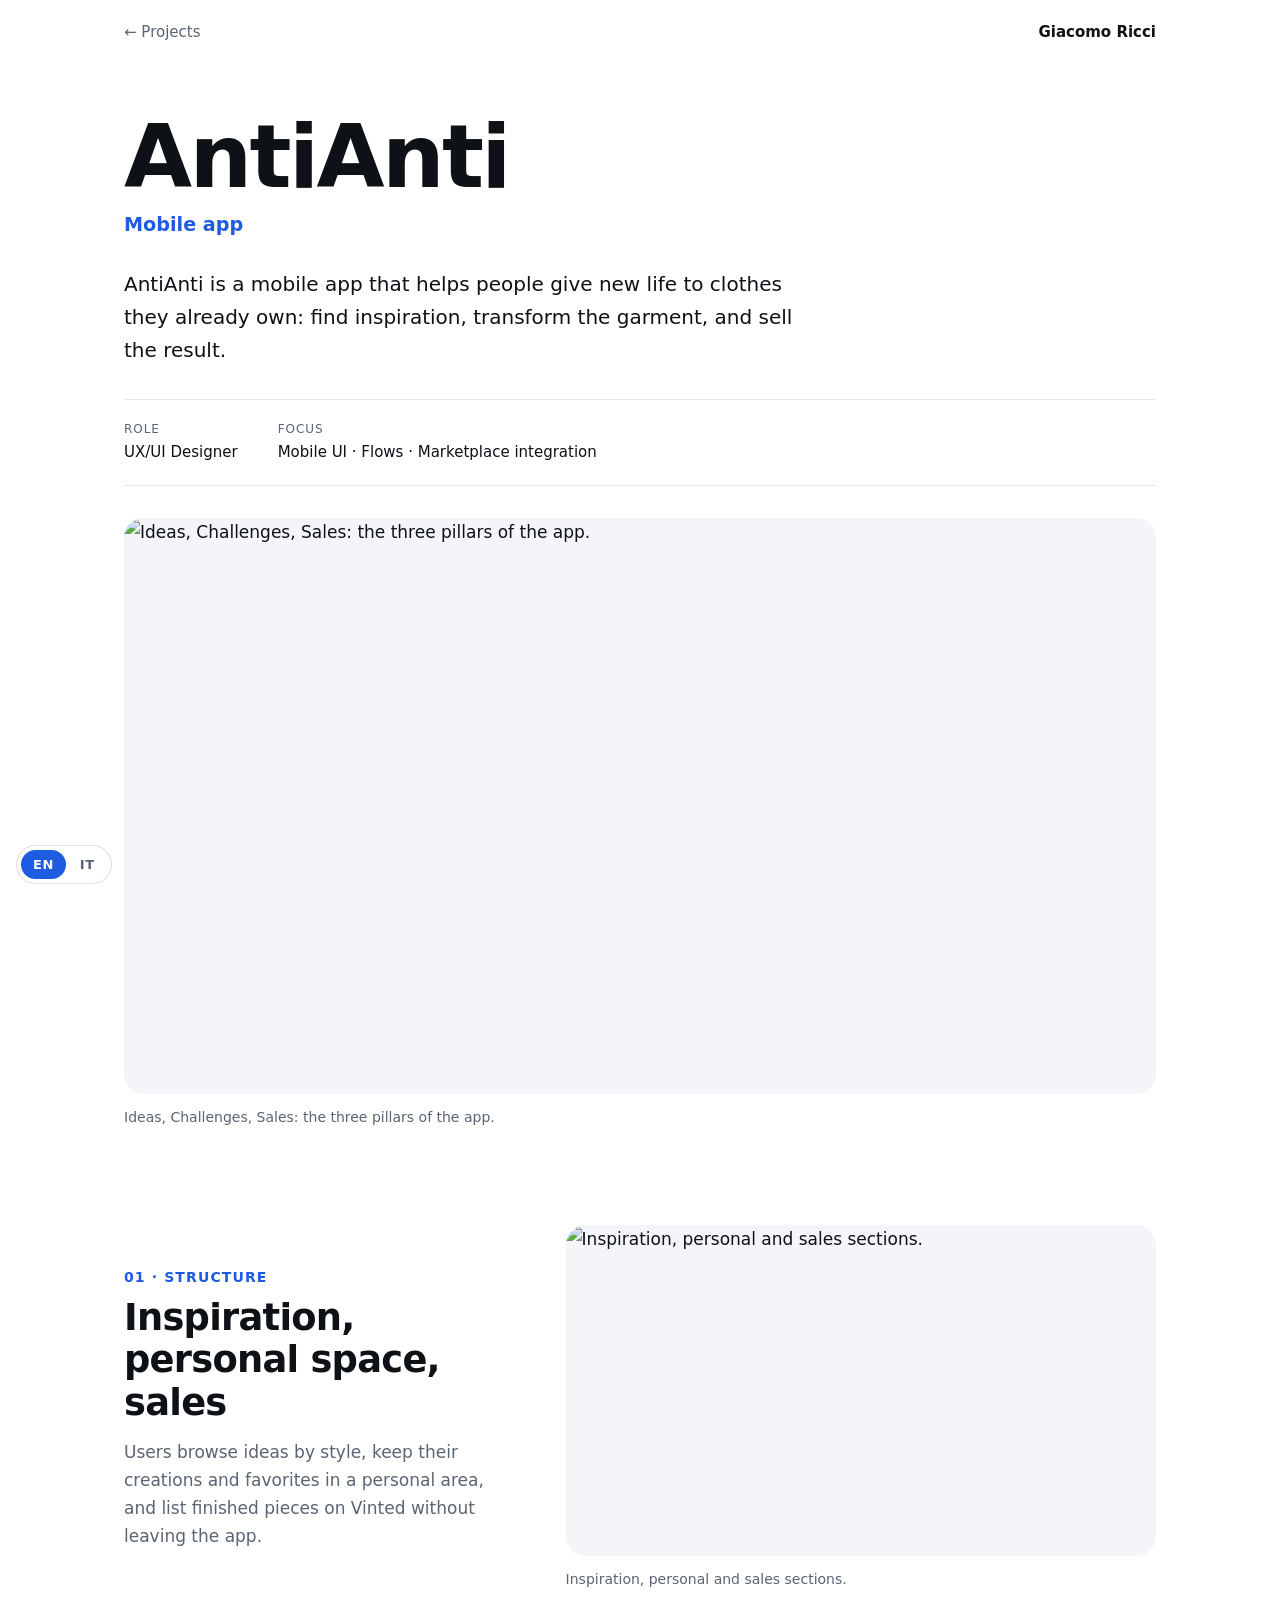
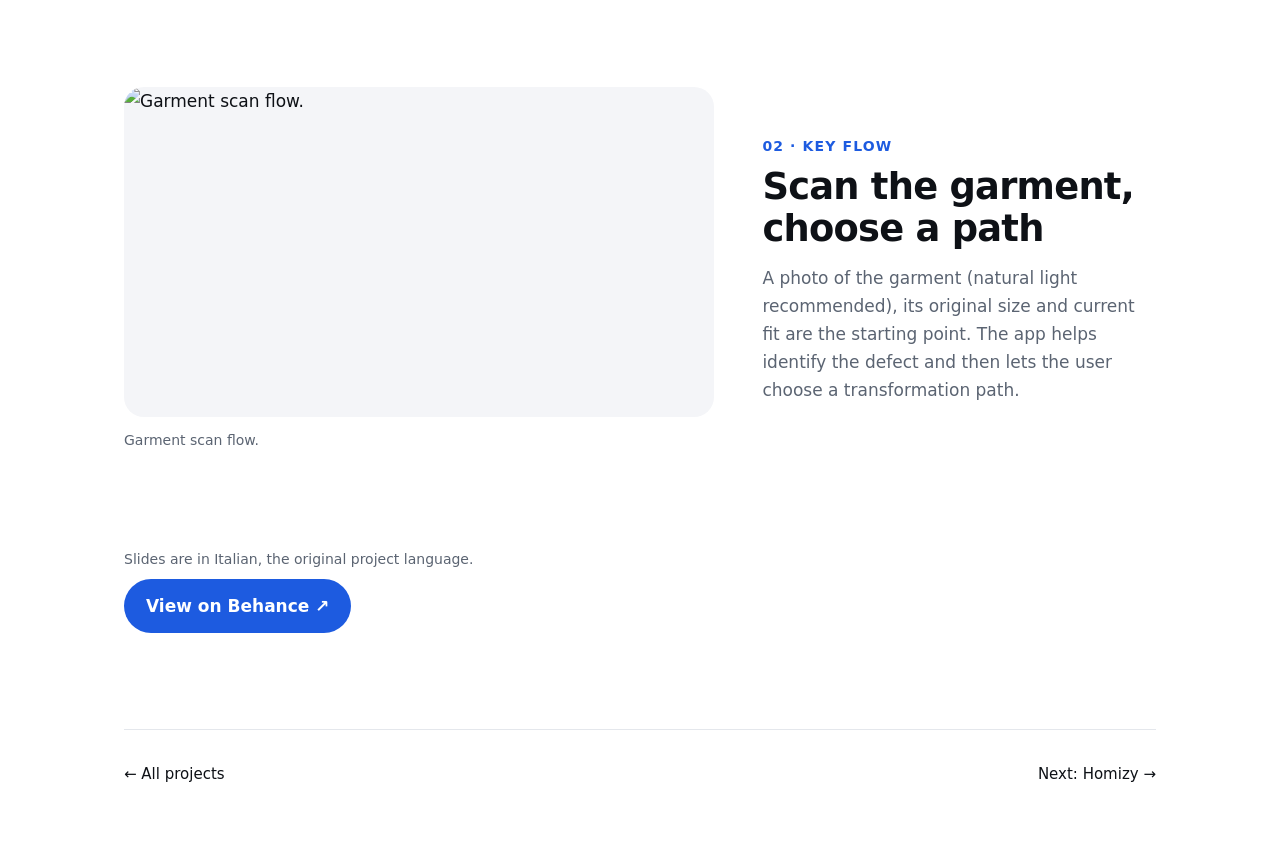
==== case-studies/antianti.html @ f6f70bf8 "Add files via upload" ====
<!doctype html><html lang="en"><head><meta charset="utf-8"><title>AntiAnti | Giacomo Ricci</title>
<script>(function(){var l;try{l=localStorage.getItem("gr-lang")}catch(e){}if(l!=="it"&&l!=="en")l=/^it/i.test(navigator.language||"")?"it":"en";document.documentElement.lang=l})()</script>
<meta name="viewport" content="width=device-width,initial-scale=1,viewport-fit=cover"><meta name="description" content="AntiAnti is a mobile app that helps people give new life to clothes they already own: find inspiration, transform the garment, and sell the result.">
<link rel="canonical" href="https://giacomoricciuxui.com/case-studies/antianti.html"><meta name="theme-color" content="#1d5be0">
<meta property="og:title" content="AntiAnti | Giacomo Ricci"><meta property="og:description" content="AntiAnti is a mobile app that helps people give new life to clothes they already own: find inspiration, transform the garment, and sell the result."><meta property="og:image" content="https://giacomoricciuxui.com/assets/images/case-studies/antianti-hero.webp">
<link rel="icon" href="/favicon.svg"><link rel="stylesheet" href="/assets/css/case-study.css"></head><body><div class="wrap">
<nav class="top"><a href="/#work">← <span data-l="en">Projects</span><span data-l="it">Progetti</span></a><b>Giacomo Ricci</b></nav>
<header><h1>AntiAnti</h1><div class="sub"><span data-l="en">Mobile app</span><span data-l="it">App mobile</span></div><p class="lead"><span data-l="en">AntiAnti is a mobile app that helps people give new life to clothes they already own: find inspiration, transform the garment, and sell the result.</span><span data-l="it">AntiAnti è un’app mobile che aiuta a dare nuova vita ai vestiti che già possiedi: trovi ispirazione, trasformi il capo e vendi il risultato.</span></p><div class="meta"><div><span class="k"><span data-l="en">Role</span><span data-l="it">Ruolo</span></span><span data-l="en">UX/UI Designer</span><span data-l="it">UX/UI Designer</span></div><div><span class="k"><span data-l="en">Focus</span><span data-l="it">Focus</span></span><span data-l="en">Mobile UI · Flows · Marketplace integration</span><span data-l="it">UI mobile · Flussi · Integrazione marketplace</span></div></div>
<figure class="rv"><img src="/assets/images/case-studies/antianti-hero.webp" width="1352" height="755" alt="Ideas, Challenges, Sales: the three pillars of the app."><figcaption><span data-l="en">Ideas, Challenges, Sales: the three pillars of the app.</span><span data-l="it">Ideas, Sfide, Vendita: i tre pilastri dell’app.</span></figcaption></figure></header>
<main><section class="s rv"><div class="t"><div class="n">01 · <span data-l="en">STRUCTURE</span><span data-l="it">STRUTTURA</span></div><h2><span data-l="en">Inspiration, personal space, sales</span><span data-l="it">Ispirazione, spazio personale, vendita</span></h2><p><span data-l="en">Users browse ideas by style, keep their creations and favorites in a personal area, and list finished pieces on Vinted without leaving the app.</span><span data-l="it">Si esplorano idee per stile, si conservano creazioni e preferiti in un’area personale e si mettono in vendita i capi finiti su Vinted senza uscire dall’app.</span></p></div><figure><img src="/assets/images/case-studies/antianti-sections.webp" width="1352" height="757" loading="lazy" alt="Inspiration, personal and sales sections."><figcaption><span data-l="en">Inspiration, personal and sales sections.</span><span data-l="it">Sezioni Ispirazione, Personale e Vendita.</span></figcaption></figure></section><section class="s rv"><div class="t"><div class="n">02 · <span data-l="en">KEY FLOW</span><span data-l="it">FLUSSO CHIAVE</span></div><h2><span data-l="en">Scan the garment, choose a path</span><span data-l="it">Scansiona il capo, scegli il percorso</span></h2><p><span data-l="en">A photo of the garment (natural light recommended), its original size and current fit are the starting point. The app helps identify the defect and then lets the user choose a transformation path.</span><span data-l="it">Il punto di partenza è una foto del capo (meglio con luce naturale), la taglia originale e la vestibilità attuale. L’app aiuta a identificare il difetto e poi lascia scegliere un percorso di trasformazione.</span></p></div><figure><img src="/assets/images/case-studies/antianti-scan.webp" width="1346" height="752" loading="lazy" alt="Garment scan flow."><figcaption><span data-l="en">Garment scan flow.</span><span data-l="it">Flusso di scansione del capo.</span></figcaption></figure></section></main><p class="note"><span data-l="en">Slides are in Italian, the original project language.</span><span data-l="it">Le slide sono in italiano, la lingua originale del progetto.</span></p><a class="btn" href="https://www.behance.net/gallery/244351963/ANTIANTI-APP" target="_blank" rel="noopener"><span data-l="en">View on Behance</span><span data-l="it">Vedi su Behance</span> ↗</a>
<footer class="foot"><a href="/#work">← <span data-l="en">All projects</span><span data-l="it">Tutti i progetti</span></a><a href="/case-studies/homizy.html"><span data-l="en">Next</span><span data-l="it">Successivo</span>: Homizy →</a></footer></div>
<script src="/assets/i18n.js" defer></script>
<script>document.documentElement.classList.add("js");if("IntersectionObserver"in window){var io=new IntersectionObserver(function(e){e.forEach(function(x){if(x.isIntersecting){x.target.classList.add("in");io.unobserve(x.target)}})},{threshold:.12});document.querySelectorAll(".rv").forEach(function(n){io.observe(n)})}else{document.querySelectorAll(".rv").forEach(function(n){n.classList.add("in")})}</script></body></html>
---- assets/css/case-study.css ----
*{box-sizing:border-box;margin:0}html{scroll-behavior:smooth}
:root{--bg:#fff;--fg:#0e1116;--mut:#5b6472;--acc:#1d5be0;--line:#e4e7ec;--card:#f4f5f8;color-scheme:light dark}
@media(prefers-color-scheme:dark){:root:not([data-theme=light]){--bg:#0b0d12;--fg:#f2f4f8;--mut:#9aa3b2;--acc:#7aa2ff;--line:#232834;--card:#141821}}
body{background:var(--bg);color:var(--fg);font:17px/1.65 system-ui,-apple-system,"Segoe UI",Roboto,sans-serif;padding:env(safe-area-inset-top) 0 env(safe-area-inset-bottom)}
a{color:inherit}.wrap{max-width:1080px;margin:0 auto;padding:0 24px}
.top{display:flex;justify-content:space-between;align-items:center;padding:20px 0;font-size:15px}
.top a{text-decoration:none;color:var(--mut)}.top a:hover{color:var(--acc)}.top b{color:var(--fg)}
h1{font-size:clamp(2.6rem,8vw,5.5rem);line-height:1;letter-spacing:-.03em;margin:48px 0 8px}
.sub{color:var(--acc);font-size:1.2rem;font-weight:600}.lead{font-size:1.25rem;max-width:42rem;margin:28px 0}
.meta{display:flex;flex-wrap:wrap;gap:12px 40px;padding:20px 0;border-block:1px solid var(--line);margin:32px 0;font-size:15px}
.meta .k{display:block;color:var(--mut);font-size:12px;letter-spacing:.08em;text-transform:uppercase}
figure{margin:0}figure img{display:block;width:100%;height:auto;border-radius:20px;background:var(--card)}
figcaption{color:var(--mut);font-size:14px;margin-top:12px}
section.s{display:grid;grid-template-columns:1fr 1.5fr;gap:48px;align-items:center;margin:96px 0}
section.s:nth-of-type(even){grid-template-columns:1.5fr 1fr}section.s:nth-of-type(even) .t{order:2}
.n{color:var(--acc);font-weight:700;font-size:14px;letter-spacing:.08em}
h2{font-size:clamp(1.6rem,3.5vw,2.3rem);line-height:1.15;letter-spacing:-.02em;margin:8px 0 14px}
.t p{color:var(--mut)}.note{font-size:14px;color:var(--mut);margin-top:24px}
.btn{display:inline-block;background:var(--acc);color:#fff;text-decoration:none;padding:13px 22px;border-radius:999px;font-weight:600;margin:8px 0 0}
.foot{display:flex;justify-content:space-between;gap:16px;flex-wrap:wrap;border-top:1px solid var(--line);padding:32px 0 56px;margin-top:96px;font-size:15px}
.foot a{text-decoration:none}.foot a:hover{color:var(--acc)}
.js .rv{opacity:0;transform:translateY(24px);transition:opacity .7s,transform .7s cubic-bezier(.2,.7,.2,1)}.js .rv.in{opacity:1;transform:none}
@media(max-width:800px){section.s,section.s:nth-of-type(even){grid-template-columns:1fr;gap:20px;margin:64px 0}section.s:nth-of-type(even) .t{order:0}}
@media(prefers-reduced-motion:reduce){html{scroll-behavior:auto}.js .rv{opacity:1;transform:none;transition:none}}
html[lang="en"] [data-l="it"],html[lang="it"] [data-l="en"]{display:none}
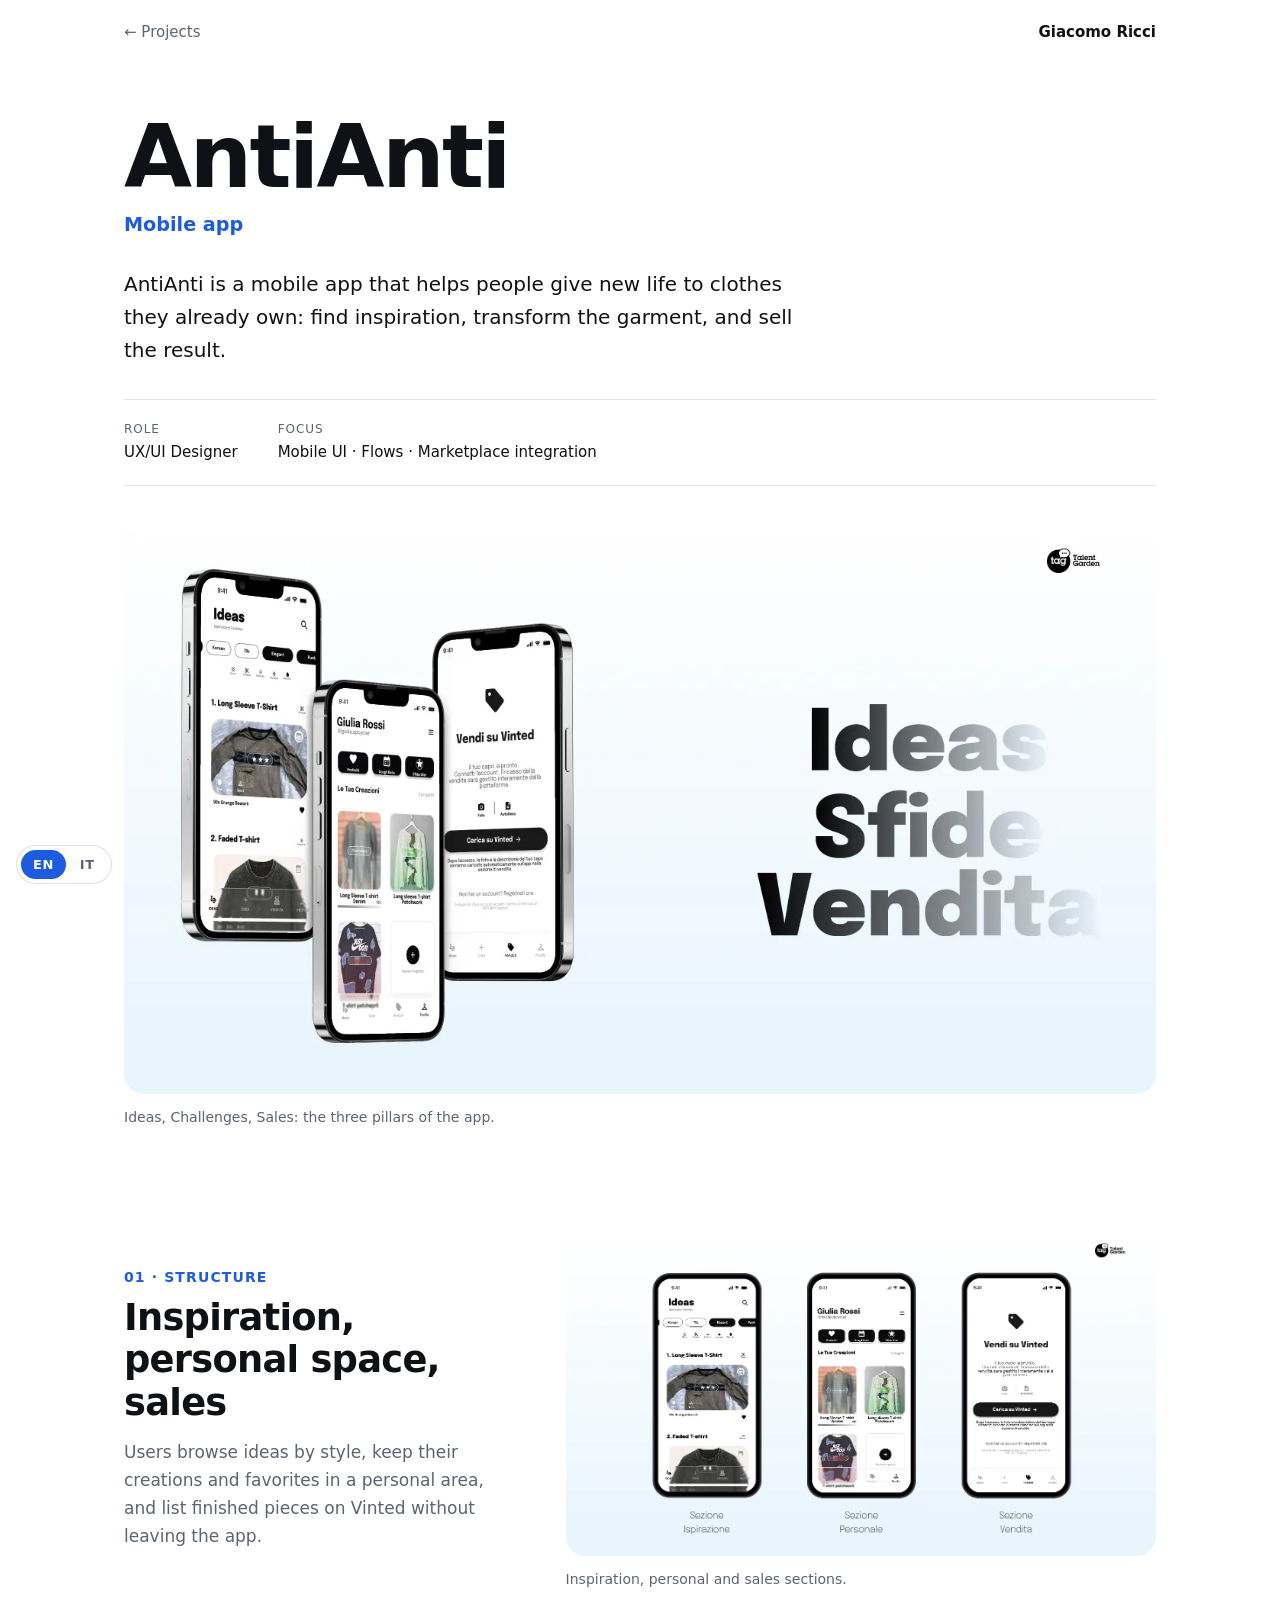
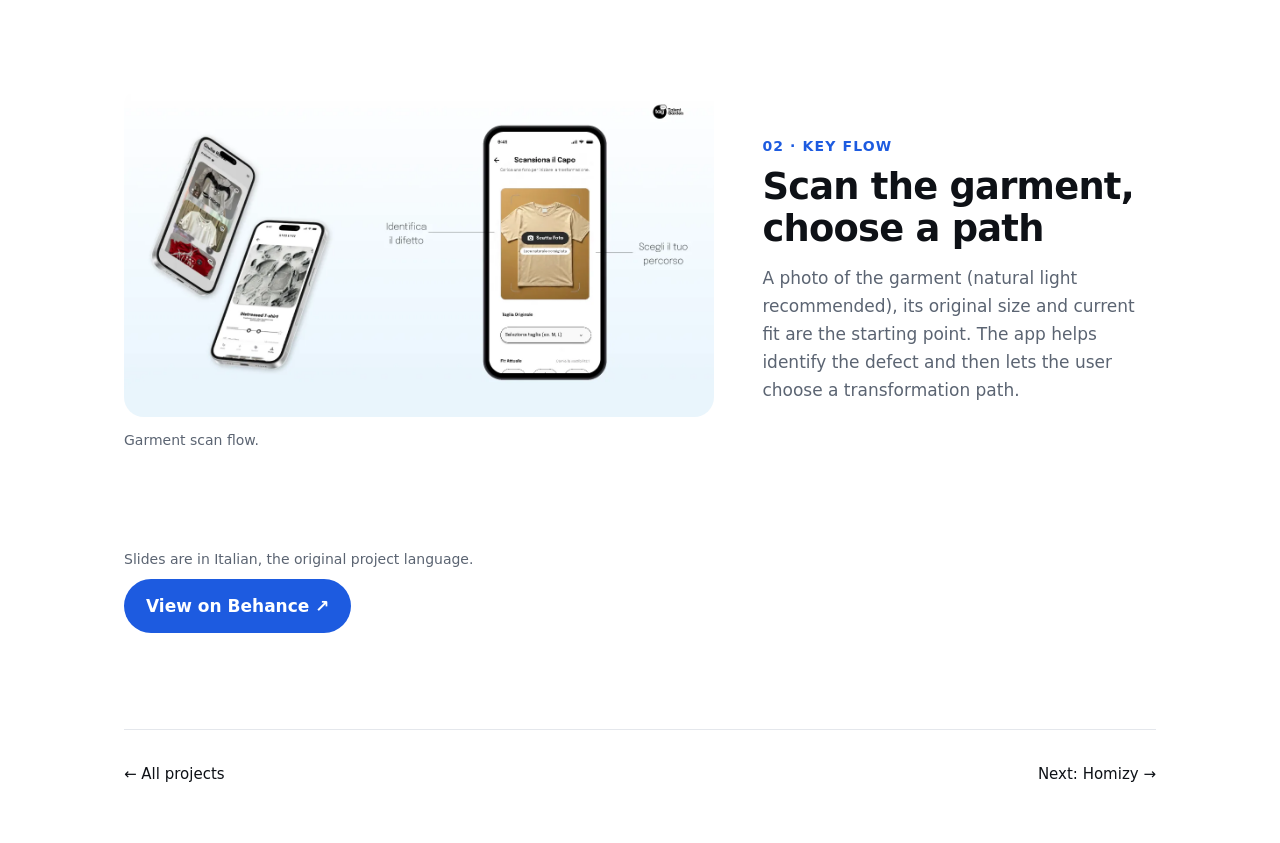
==== commit d6939b9f: "Add files via upload" ====
--- a/case-studies/antianti.html
+++ b/case-studies/antianti.html
@@ -2,12 +2,12 @@
 <script>(function(){var l;try{l=localStorage.getItem("gr-lang")}catch(e){}if(l!=="it"&&l!=="en")l=/^it/i.test(navigator.language||"")?"it":"en";document.documentElement.lang=l})()</script>
 <meta name="viewport" content="width=device-width,initial-scale=1,viewport-fit=cover"><meta name="description" content="AntiAnti is a mobile app that helps people give new life to clothes they already own: find inspiration, transform the garment, and sell the result.">
 <link rel="canonical" href="https://giacomoricciuxui.com/case-studies/antianti.html"><meta name="theme-color" content="#1d5be0">
-<meta property="og:title" content="AntiAnti | Giacomo Ricci"><meta property="og:description" content="AntiAnti is a mobile app that helps people give new life to clothes they already own: find inspiration, transform the garment, and sell the result."><meta property="og:image" content="https://giacomoricciuxui.com/assets/images/case-studies/antianti-hero.webp">
+<meta property="og:title" content="AntiAnti | Giacomo Ricci"><meta property="og:description" content="AntiAnti is a mobile app that helps people give new life to clothes they already own: find inspiration, transform the garment, and sell the result."><meta property="og:image" content="https://giacomoricciuxui.com/assets/images/antianti-hero.webp">
 <link rel="icon" href="/favicon.svg"><link rel="stylesheet" href="/assets/css/case-study.css"></head><body><div class="wrap">
 <nav class="top"><a href="/#work">← <span data-l="en">Projects</span><span data-l="it">Progetti</span></a><b>Giacomo Ricci</b></nav>
 <header><h1>AntiAnti</h1><div class="sub"><span data-l="en">Mobile app</span><span data-l="it">App mobile</span></div><p class="lead"><span data-l="en">AntiAnti is a mobile app that helps people give new life to clothes they already own: find inspiration, transform the garment, and sell the result.</span><span data-l="it">AntiAnti è un’app mobile che aiuta a dare nuova vita ai vestiti che già possiedi: trovi ispirazione, trasformi il capo e vendi il risultato.</span></p><div class="meta"><div><span class="k"><span data-l="en">Role</span><span data-l="it">Ruolo</span></span><span data-l="en">UX/UI Designer</span><span data-l="it">UX/UI Designer</span></div><div><span class="k"><span data-l="en">Focus</span><span data-l="it">Focus</span></span><span data-l="en">Mobile UI · Flows · Marketplace integration</span><span data-l="it">UI mobile · Flussi · Integrazione marketplace</span></div></div>
-<figure class="rv"><img src="/assets/images/case-studies/antianti-hero.webp" width="1352" height="755" alt="Ideas, Challenges, Sales: the three pillars of the app."><figcaption><span data-l="en">Ideas, Challenges, Sales: the three pillars of the app.</span><span data-l="it">Ideas, Sfide, Vendita: i tre pilastri dell’app.</span></figcaption></figure></header>
-<main><section class="s rv"><div class="t"><div class="n">01 · <span data-l="en">STRUCTURE</span><span data-l="it">STRUTTURA</span></div><h2><span data-l="en">Inspiration, personal space, sales</span><span data-l="it">Ispirazione, spazio personale, vendita</span></h2><p><span data-l="en">Users browse ideas by style, keep their creations and favorites in a personal area, and list finished pieces on Vinted without leaving the app.</span><span data-l="it">Si esplorano idee per stile, si conservano creazioni e preferiti in un’area personale e si mettono in vendita i capi finiti su Vinted senza uscire dall’app.</span></p></div><figure><img src="/assets/images/case-studies/antianti-sections.webp" width="1352" height="757" loading="lazy" alt="Inspiration, personal and sales sections."><figcaption><span data-l="en">Inspiration, personal and sales sections.</span><span data-l="it">Sezioni Ispirazione, Personale e Vendita.</span></figcaption></figure></section><section class="s rv"><div class="t"><div class="n">02 · <span data-l="en">KEY FLOW</span><span data-l="it">FLUSSO CHIAVE</span></div><h2><span data-l="en">Scan the garment, choose a path</span><span data-l="it">Scansiona il capo, scegli il percorso</span></h2><p><span data-l="en">A photo of the garment (natural light recommended), its original size and current fit are the starting point. The app helps identify the defect and then lets the user choose a transformation path.</span><span data-l="it">Il punto di partenza è una foto del capo (meglio con luce naturale), la taglia originale e la vestibilità attuale. L’app aiuta a identificare il difetto e poi lascia scegliere un percorso di trasformazione.</span></p></div><figure><img src="/assets/images/case-studies/antianti-scan.webp" width="1346" height="752" loading="lazy" alt="Garment scan flow."><figcaption><span data-l="en">Garment scan flow.</span><span data-l="it">Flusso di scansione del capo.</span></figcaption></figure></section></main><p class="note"><span data-l="en">Slides are in Italian, the original project language.</span><span data-l="it">Le slide sono in italiano, la lingua originale del progetto.</span></p><a class="btn" href="https://www.behance.net/gallery/244351963/ANTIANTI-APP" target="_blank" rel="noopener"><span data-l="en">View on Behance</span><span data-l="it">Vedi su Behance</span> ↗</a>
+<figure class="rv"><img src="/assets/images/antianti-hero.webp" width="1352" height="755" alt="Ideas, Challenges, Sales: the three pillars of the app."><figcaption><span data-l="en">Ideas, Challenges, Sales: the three pillars of the app.</span><span data-l="it">Ideas, Sfide, Vendita: i tre pilastri dell’app.</span></figcaption></figure></header>
+<main><section class="s rv"><div class="t"><div class="n">01 · <span data-l="en">STRUCTURE</span><span data-l="it">STRUTTURA</span></div><h2><span data-l="en">Inspiration, personal space, sales</span><span data-l="it">Ispirazione, spazio personale, vendita</span></h2><p><span data-l="en">Users browse ideas by style, keep their creations and favorites in a personal area, and list finished pieces on Vinted without leaving the app.</span><span data-l="it">Si esplorano idee per stile, si conservano creazioni e preferiti in un’area personale e si mettono in vendita i capi finiti su Vinted senza uscire dall’app.</span></p></div><figure><img src="/assets/images/antianti-sections.webp" width="1352" height="757" loading="lazy" alt="Inspiration, personal and sales sections."><figcaption><span data-l="en">Inspiration, personal and sales sections.</span><span data-l="it">Sezioni Ispirazione, Personale e Vendita.</span></figcaption></figure></section><section class="s rv"><div class="t"><div class="n">02 · <span data-l="en">KEY FLOW</span><span data-l="it">FLUSSO CHIAVE</span></div><h2><span data-l="en">Scan the garment, choose a path</span><span data-l="it">Scansiona il capo, scegli il percorso</span></h2><p><span data-l="en">A photo of the garment (natural light recommended), its original size and current fit are the starting point. The app helps identify the defect and then lets the user choose a transformation path.</span><span data-l="it">Il punto di partenza è una foto del capo (meglio con luce naturale), la taglia originale e la vestibilità attuale. L’app aiuta a identificare il difetto e poi lascia scegliere un percorso di trasformazione.</span></p></div><figure><img src="/assets/images/antianti-scan.webp" width="1346" height="752" loading="lazy" alt="Garment scan flow."><figcaption><span data-l="en">Garment scan flow.</span><span data-l="it">Flusso di scansione del capo.</span></figcaption></figure></section></main><p class="note"><span data-l="en">Slides are in Italian, the original project language.</span><span data-l="it">Le slide sono in italiano, la lingua originale del progetto.</span></p><a class="btn" href="https://www.behance.net/gallery/244351963/ANTIANTI-APP" target="_blank" rel="noopener"><span data-l="en">View on Behance</span><span data-l="it">Vedi su Behance</span> ↗</a>
 <footer class="foot"><a href="/#work">← <span data-l="en">All projects</span><span data-l="it">Tutti i progetti</span></a><a href="/case-studies/homizy.html"><span data-l="en">Next</span><span data-l="it">Successivo</span>: Homizy →</a></footer></div>
 <script src="/assets/i18n.js" defer></script>
 <script>document.documentElement.classList.add("js");if("IntersectionObserver"in window){var io=new IntersectionObserver(function(e){e.forEach(function(x){if(x.isIntersecting){x.target.classList.add("in");io.unobserve(x.target)}})},{threshold:.12});document.querySelectorAll(".rv").forEach(function(n){io.observe(n)})}else{document.querySelectorAll(".rv").forEach(function(n){n.classList.add("in")})}</script></body></html>
